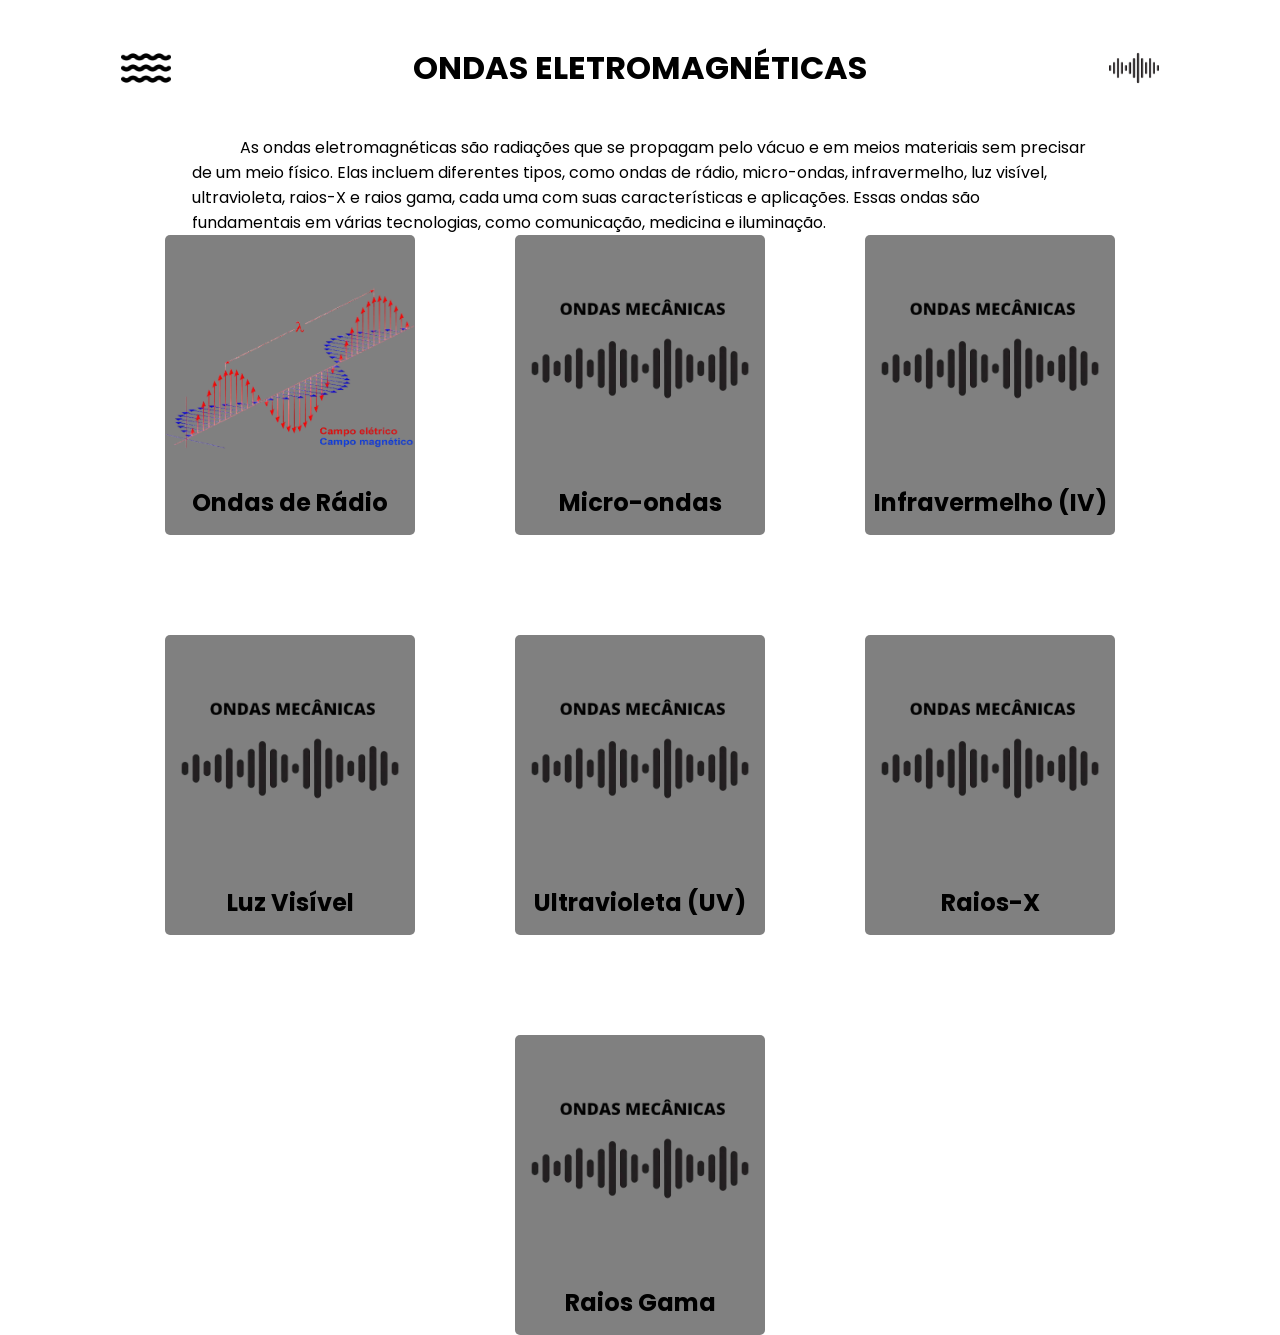
==== eletromagneticas.html @ 176457a5 "Add files via upload" ====
<!DOCTYPE html>
<html lang="pt-br">
<head>
    <meta charset="UTF-8">
    <meta name="viewport" content="width=device-width, initial-scale=1.0">
    <link rel="stylesheet" href="./css/style.css">
    <title>Ondas eletromagneticas</title>
</head>
<body>
    <header>
        <img src="/images/onda.png" alt="Ondas" width="50">
        <h1>Ondas eletromagnéticas</h1>
        <img src="/images/ondas-sonoras.png" alt="Onda sonora" width="50">
    </header>
    <main>
        <div class="texto_introdutorio">
            <p>
                As ondas eletromagnéticas são radiações que se propagam pelo vácuo e em meios materiais sem precisar de um meio físico. Elas incluem diferentes tipos, como ondas de rádio, micro-ondas, infravermelho, luz visível, ultravioleta, raios-X e raios gama, cada uma com suas características e aplicações. Essas ondas são fundamentais em várias tecnologias, como comunicação, medicina e iluminação.        </div>
        
        <section class="cards">
            <div class="card card_ondas_especificas">
                <div class="img_box">
                    <img src="./images/onda-eletromagnetica-Photoroom.png" alt="Foto de uma onda eletromagnética" width="300">
                </div>
                <div class="content">
                    <h2>Ondas de Rádio</h2>
                    <p>
                        Têm os maiores comprimentos de onda e as menores frequências. Usadas principalmente para comunicação, como rádio, televisão e redes de celular.
                    </p>
                    <div class="link"><a class="link" href="./eletromagneticas.html">Saiba mais</a></div>
                </div>
            </div>

            <div class="card card_ondas_especificas">
                <div class="img_box">
                    <img src="./images/onda_sonora_remover_fundo-Photoroom.png" alt="Foto de uma onda sonora" width="300">
                </div>
                <div class="content">
                    <h2>Micro-ondas</h2>
                    <p>Ondas de comprimento intermediário, usadas em fornos para aquecer alimentos e em telecomunicações, como Wi-Fi e radares.
                    </p>
                    <div class="link">
                        <a href="./mecanicas.html">Saiba mais</a></div>
                </div>
            </div>
            
            <div class="card card_ondas_especificas">
                <div class="img_box">
                    <img src="./images/onda_sonora_remover_fundo-Photoroom.png" alt="Foto de uma onda sonora" width="300">
                </div>
                <div class="content">
                    <h2>Infravermelho (IV)</h2>
                    <p>Emitido por objetos quentes, é usado em controles remotos, sensores térmicos e tecnologia de aquecimento.
                    </p>
                    <div class="link">
                        <a href="./mecanicas.html">Saiba mais</a></div>
                </div>
            </div>

            <div class="card card_ondas_especificas">
                <div class="img_box">
                    <img src="./images/onda_sonora_remover_fundo-Photoroom.png" alt="Foto de uma onda sonora" width="300">
                </div>
                <div class="content">
                    <h2>Luz Visível</h2>
                    <p>A única parte do espectro eletromagnético que pode ser vista pelo olho humano. Ela vai do vermelho ao violeta, com diferentes cores correspondendo a diferentes comprimentos de onda.</p>
                    <div class="link">
                        <a href="./mecanicas.html">Saiba mais</a></div>
                </div>
            </div>

            <div class="card card_ondas_especificas">
                <div class="img_box">
                    <img src="./images/onda_sonora_remover_fundo-Photoroom.png" alt="Foto de uma onda sonora" width="300">
                </div>
                <div class="content">
                    <h2>Ultravioleta (UV)</h2>
                    <p>Invisível para nós, é emitida pelo Sol e pode causar queimaduras solares, mas também é utilizada em esterilização e tratamentos médicos.</p>
                    <div class="link">
                        <a href="./mecanicas.html">Saiba mais</a></div>
                </div>
            </div>

            <div class="card card_ondas_especificas">
                <div class="img_box">
                    <img src="./images/onda_sonora_remover_fundo-Photoroom.png" alt="Foto de uma onda sonora" width="300">
                </div>
                <div class="content">
                    <h2>Raios-X</h2>
                    <p>Ondas de alta energia que podem penetrar materiais, sendo amplamente usadas em exames médicos, como radiografias.</p>
                    <div class="link">
                        <a href="./mecanicas.html">Saiba mais</a></div>
                </div>
            </div>

            <div class="card card_ondas_especificas">
                <div class="img_box">
                    <img src="./images/onda_sonora_remover_fundo-Photoroom.png" alt="Foto de uma onda sonora" width="300">
                </div>
                <div class="content">
                    <h2>Raios Gama</h2>
                    <p>As ondas de maior energia e menor comprimento de onda, resultantes de reações nucleares. São usadas no tratamento de câncer e no estudo do universo..</p>
                    <div class="link">
                        <a href="./mecanicas.html">Saiba mais</a></div>
                </div>
            </div>
        </section>
    </main>
</body>
</html>
---- css/style.css ----
@import url('https://fonts.googleapis.com/css2?family=Poppins:ital,wght@0,100;0,200;0,300;0,400;0,500;0,600;0,700;0,800;0,900;1,100;1,200;1,300;1,400;1,500;1,600;1,700;1,800;1,900&display=swap');
*{
    padding: 0;
    margin: 0;
    font-family: Arial, Helvetica, sans-serif;
    font-family: "Poppins", sans-serif;
}
header{
    display: flex;
    justify-content: space-around;
    align-items: center;
    width: 100%;
    height:15vh;
    text-transform: uppercase;
}
.texto_introdutorio{
    width: 70vw;
    margin: 0 auto;
    text-indent: 3rem;
}
.cards{
    display: flex;
    align-items: center;
    justify-content: center;
    gap: 100px;
    height: 70vh;
    flex-wrap: wrap;
}
.card{
    display: flex;
    justify-content: center;
    width: 350px;
    height: 300px;
    position: relative;
    background-color: gray;
    border-radius: 5px;
    transition: 0.5s;
}
.card_ondas_especificas{
    width: 250px;
    height: 300px;
}
.card:hover{
    height: 400px;
}
.card .img_box{
    position: absolute;
    width: 250px;
    height: auto;
    top: 50px;
    transition: 0.5s;
}
.card:hover .img_box{
    top: -20px;
    scale: 0.75;
}
.card .img_box img{
    width: 100%;
    height: 100%;
    object-fit: cover;
}
.card .content{
    display: flex;
    flex-direction: column;
    gap: 15px;
    position: absolute;
    top: 250px;
    width: 100%;
    text-align: center;
    height: 30px;
    overflow: hidden;
    transition: 0.5s;
}
.card:hover .content{
    top: 130px;
    height: 250px;
}
.link a{
    text-decoration: none;
    border: 1px solid black;
    padding: 5px;
    background-color: red;
    background-color: black;
    color: white;
}
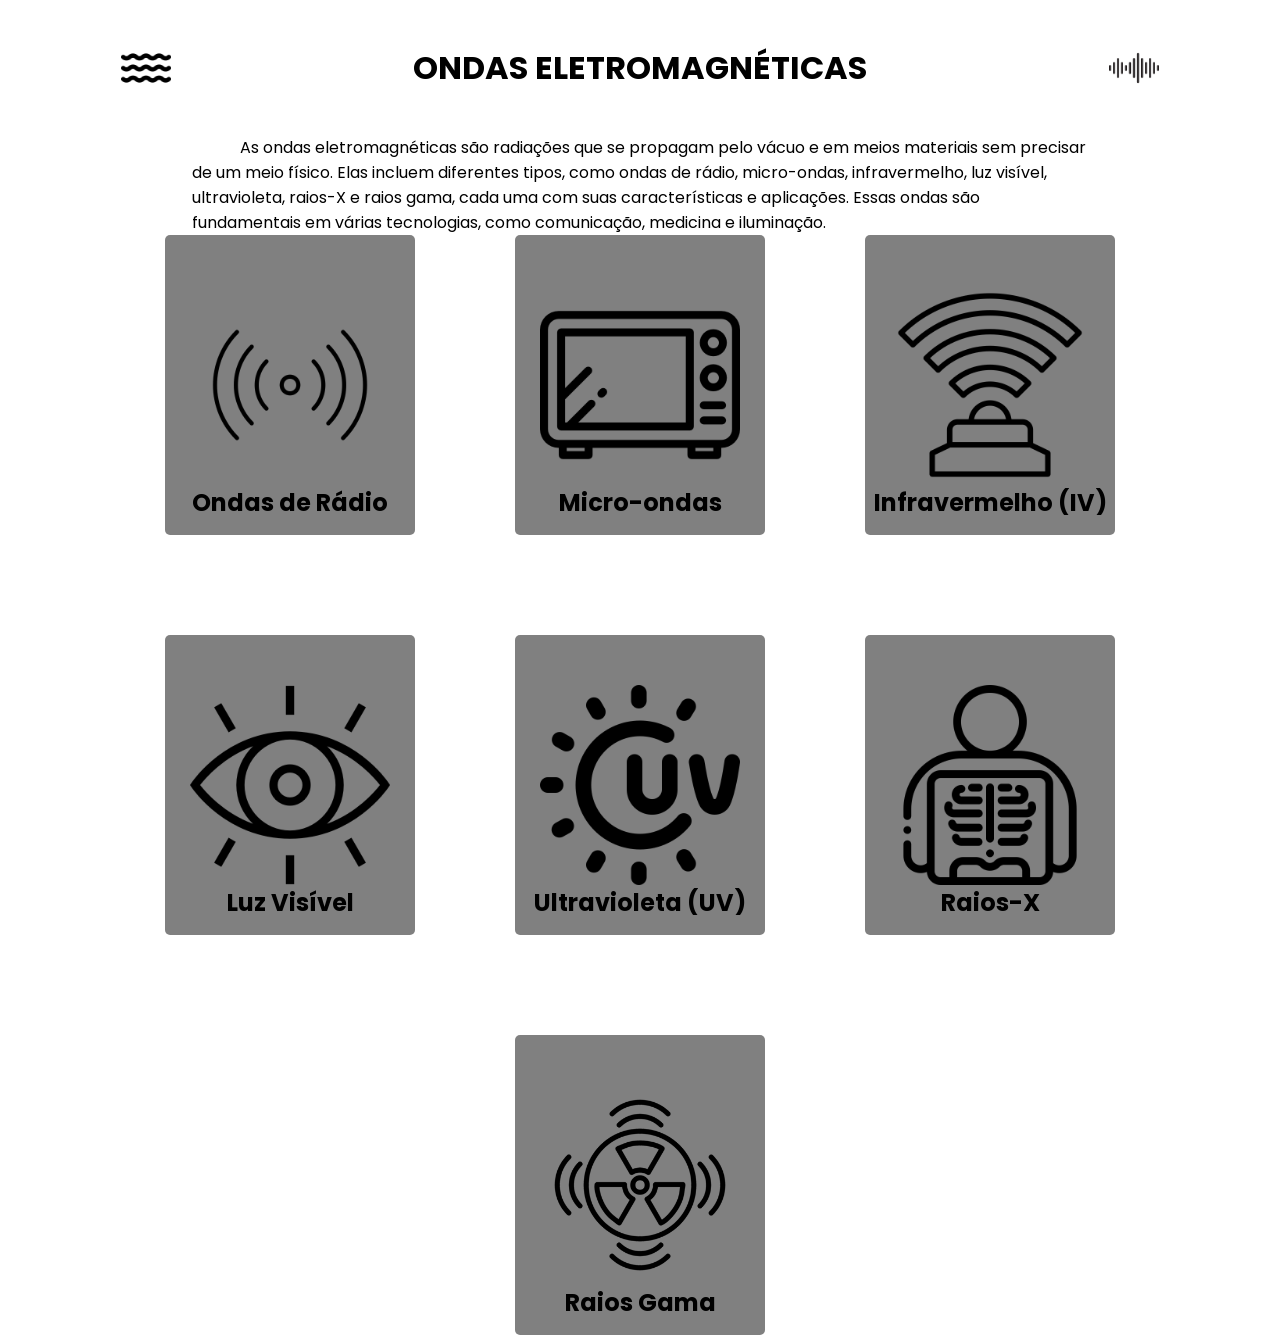
==== commit fab8444f: "Add files via upload" ====
--- a/eletromagneticas.html
+++ b/eletromagneticas.html
@@ -18,93 +18,138 @@
                 As ondas eletromagnéticas são radiações que se propagam pelo vácuo e em meios materiais sem precisar de um meio físico. Elas incluem diferentes tipos, como ondas de rádio, micro-ondas, infravermelho, luz visível, ultravioleta, raios-X e raios gama, cada uma com suas características e aplicações. Essas ondas são fundamentais em várias tecnologias, como comunicação, medicina e iluminação.        </div>
         
         <section class="cards">
+            <!-- Card RADIO -->
             <div class="card card_ondas_especificas">
                 <div class="img_box">
-                    <img src="./images/onda-eletromagnetica-Photoroom.png" alt="Foto de uma onda eletromagnética" width="300">
+                    <img src="./images/onda_radio.png" alt="Foto de uma onda de radio">
                 </div>
                 <div class="content">
                     <h2>Ondas de Rádio</h2>
                     <p>
                         Têm os maiores comprimentos de onda e as menores frequências. Usadas principalmente para comunicação, como rádio, televisão e redes de celular.
                     </p>
-                    <div class="link"><a class="link" href="./eletromagneticas.html">Saiba mais</a></div>
+                    <div class="link"><button class="Saiba_Mais" data-type="radio">Saiba mais</button></div>
                 </div>
             </div>
+            
+            <dialog id="popup-radio" class="popup">
+                <h2>Ondas de Rádio</h2>
+                <p>..........</p>
+                <button class="fechar">Fechar</button>
+            </dialog>
 
+                        <!-- Card MICRO -->
             <div class="card card_ondas_especificas">
                 <div class="img_box">
-                    <img src="./images/onda_sonora_remover_fundo-Photoroom.png" alt="Foto de uma onda sonora" width="300">
+                    <img src="./images/mircro_ondas.png" alt="Foto de um micro ondas">
                 </div>
                 <div class="content">
                     <h2>Micro-ondas</h2>
                     <p>Ondas de comprimento intermediário, usadas em fornos para aquecer alimentos e em telecomunicações, como Wi-Fi e radares.
                     </p>
-                    <div class="link">
-                        <a href="./mecanicas.html">Saiba mais</a></div>
+                    <div class="link"><button class="Saiba_Mais" data-type="micro">Saiba mais</button></div>
                 </div>
             </div>
-            
+
+            <dialog id="popup-micro" class="popup">
+                <h2>Micro-Ondas</h2>
+                <p>..........</p>
+                <button class="fechar">Fechar</button>
+            </dialog>
+
+                <!-- Card INFRA -->
             <div class="card card_ondas_especificas">
                 <div class="img_box">
-                    <img src="./images/onda_sonora_remover_fundo-Photoroom.png" alt="Foto de uma onda sonora" width="300">
+                    <img src="./images/infravermelha.png" alt="Foto de uma onda infravermelha">
                 </div>
                 <div class="content">
                     <h2>Infravermelho (IV)</h2>
                     <p>Emitido por objetos quentes, é usado em controles remotos, sensores térmicos e tecnologia de aquecimento.
                     </p>
-                    <div class="link">
-                        <a href="./mecanicas.html">Saiba mais</a></div>
+                    <div class="link"><button class="Saiba_Mais" data-type="infra">Saiba mais</button></div>
                 </div>
             </div>
 
+            <dialog id="popup-infra" class="popup">
+                <h2>Ondas infravermelhas</h2>
+                <p>..........</p>
+                <button class="fechar">Fechar</button>
+            </dialog>
+
+                <!-- Card VISIVEL -->
             <div class="card card_ondas_especificas">
                 <div class="img_box">
-                    <img src="./images/onda_sonora_remover_fundo-Photoroom.png" alt="Foto de uma onda sonora" width="300">
+                    <img src="./images/olho.png" alt="" >
                 </div>
                 <div class="content">
                     <h2>Luz Visível</h2>
-                    <p>A única parte do espectro eletromagnético que pode ser vista pelo olho humano. Ela vai do vermelho ao violeta, com diferentes cores correspondendo a diferentes comprimentos de onda.</p>
-                    <div class="link">
-                        <a href="./mecanicas.html">Saiba mais</a></div>
+                    <p>
+                        A luz visível é a única parte do espectro eletromagnético que podemos enxergar, abrangendo cores do vermelho ao violeta.</p>
+                    <div class="link"><button class="Saiba_Mais" data-type="visivel">Saiba mais</button></div>
                 </div>
             </div>
 
+            <dialog id="popup-visivel" class="popup">
+                <h2>Luz Visivel</h2>
+                <p>..........</p>
+                <button class="fechar">Fechar</button>
+            </dialog>
+
+            <!-- Card VIOLETA -->
             <div class="card card_ondas_especificas">
                 <div class="img_box">
-                    <img src="./images/onda_sonora_remover_fundo-Photoroom.png" alt="Foto de uma onda sonora" width="300">
+                    <img src="./images/UV.png" alt="Foto de um sol com UV escrito ao lado" width="300">
                 </div>
                 <div class="content">
                     <h2>Ultravioleta (UV)</h2>
                     <p>Invisível para nós, é emitida pelo Sol e pode causar queimaduras solares, mas também é utilizada em esterilização e tratamentos médicos.</p>
-                    <div class="link">
-                        <a href="./mecanicas.html">Saiba mais</a></div>
+                    <div class="link"><button class="Saiba_Mais" data-type="violeta">Saiba mais</button></div>
                 </div>
             </div>
 
+            <dialog id="popup-violeta" class="popup">
+                <h2>Ondas ultravioleta</h2>
+                <p>..........</p>
+                <button class="fechar">Fechar</button>
+            </dialog>
+
+            <!-- Card RAIO -->
             <div class="card card_ondas_especificas">
                 <div class="img_box">
-                    <img src="./images/onda_sonora_remover_fundo-Photoroom.png" alt="Foto de uma onda sonora" width="300">
+                    <img src="./images/raio_x.png" alt="Foto de um raio x">
                 </div>
                 <div class="content">
                     <h2>Raios-X</h2>
                     <p>Ondas de alta energia que podem penetrar materiais, sendo amplamente usadas em exames médicos, como radiografias.</p>
-                    <div class="link">
-                        <a href="./mecanicas.html">Saiba mais</a></div>
+                    <div class="link"><button class="Saiba_Mais" data-type="raio">Saiba mais</button></div>
                 </div>
             </div>
 
+            <dialog id="popup-raio" class="popup">
+                <h2>Raios X</h2>
+                <p>..........</p>
+                <button class="fechar">Fechar</button>
+            </dialog>
+
+            <!-- Card GAMA -->
             <div class="card card_ondas_especificas">
                 <div class="img_box">
-                    <img src="./images/onda_sonora_remover_fundo-Photoroom.png" alt="Foto de uma onda sonora" width="300">
+                    <img src="./images/raio_gama.png" alt="Foto de um raio gama" >
                 </div>
                 <div class="content">
                     <h2>Raios Gama</h2>
                     <p>As ondas de maior energia e menor comprimento de onda, resultantes de reações nucleares. São usadas no tratamento de câncer e no estudo do universo..</p>
-                    <div class="link">
-                        <a href="./mecanicas.html">Saiba mais</a></div>
+                    <div class="link"><button class="Saiba_Mais" data-type="gama">Saiba mais</button></div>
                 </div>
             </div>
+
+            <dialog id="popup-gama" class="popup">
+                <h2>Raios Gama</h2>
+                <p>..........</p>
+                <button class="fechar">Fechar</button>
+            </dialog>
         </section>
     </main>
+    <script src="./js/script.js"></script>
 </body>
 </html>
--- a/css/style.css
+++ b/css/style.css
@@ -12,6 +12,7 @@
     width: 100%;
     height:15vh;
     text-transform: uppercase;
+    text-align: center;
 }
 .texto_introdutorio{
     width: 70vw;
@@ -56,7 +57,23 @@
 }
 .card .img_box img{
     width: 100%;
-    height: 100%;
+    height: 100%;   
+    object-fit: cover;
+}
+.card_ondas_especificas .img_box{
+    position: absolute;
+    width: 200px;
+    height: auto;
+    top: 50px;
+    transition: 0.5s;
+}
+.card_ondas_especificas:hover .img_box{
+    top: -35px;
+    scale: 0.75;
+}
+.card_ondas_especificas .img_box img{
+    width: 100%;
+    height: 100%;   
     object-fit: cover;
 }
 .card .content{
@@ -75,11 +92,29 @@
     top: 130px;
     height: 250px;
 }
-.link a{
+.link a, .link button, dialog button {
     text-decoration: none;
     border: 1px solid black;
     padding: 5px;
     background-color: red;
     background-color: black;
     color: white;
+    transition: 0.5s;
+    cursor: pointer;
+}
+dialog{
+    border: none;
+    border-radius: 10px;
+    padding: 20px;
+    box-shadow: 0 4px 8px rgba(0, 0, 0, 0.1);
+    text-align: center;
+    position: absolute;
+    left: calc(50% - 100px);
+    top: calc(50% - 100px);
+}
+dialog::backdrop {
+    background-color: rgba(0, 0, 0, 0.5);
+}
+button:hover{
+    transform: scale(1.2);
 }
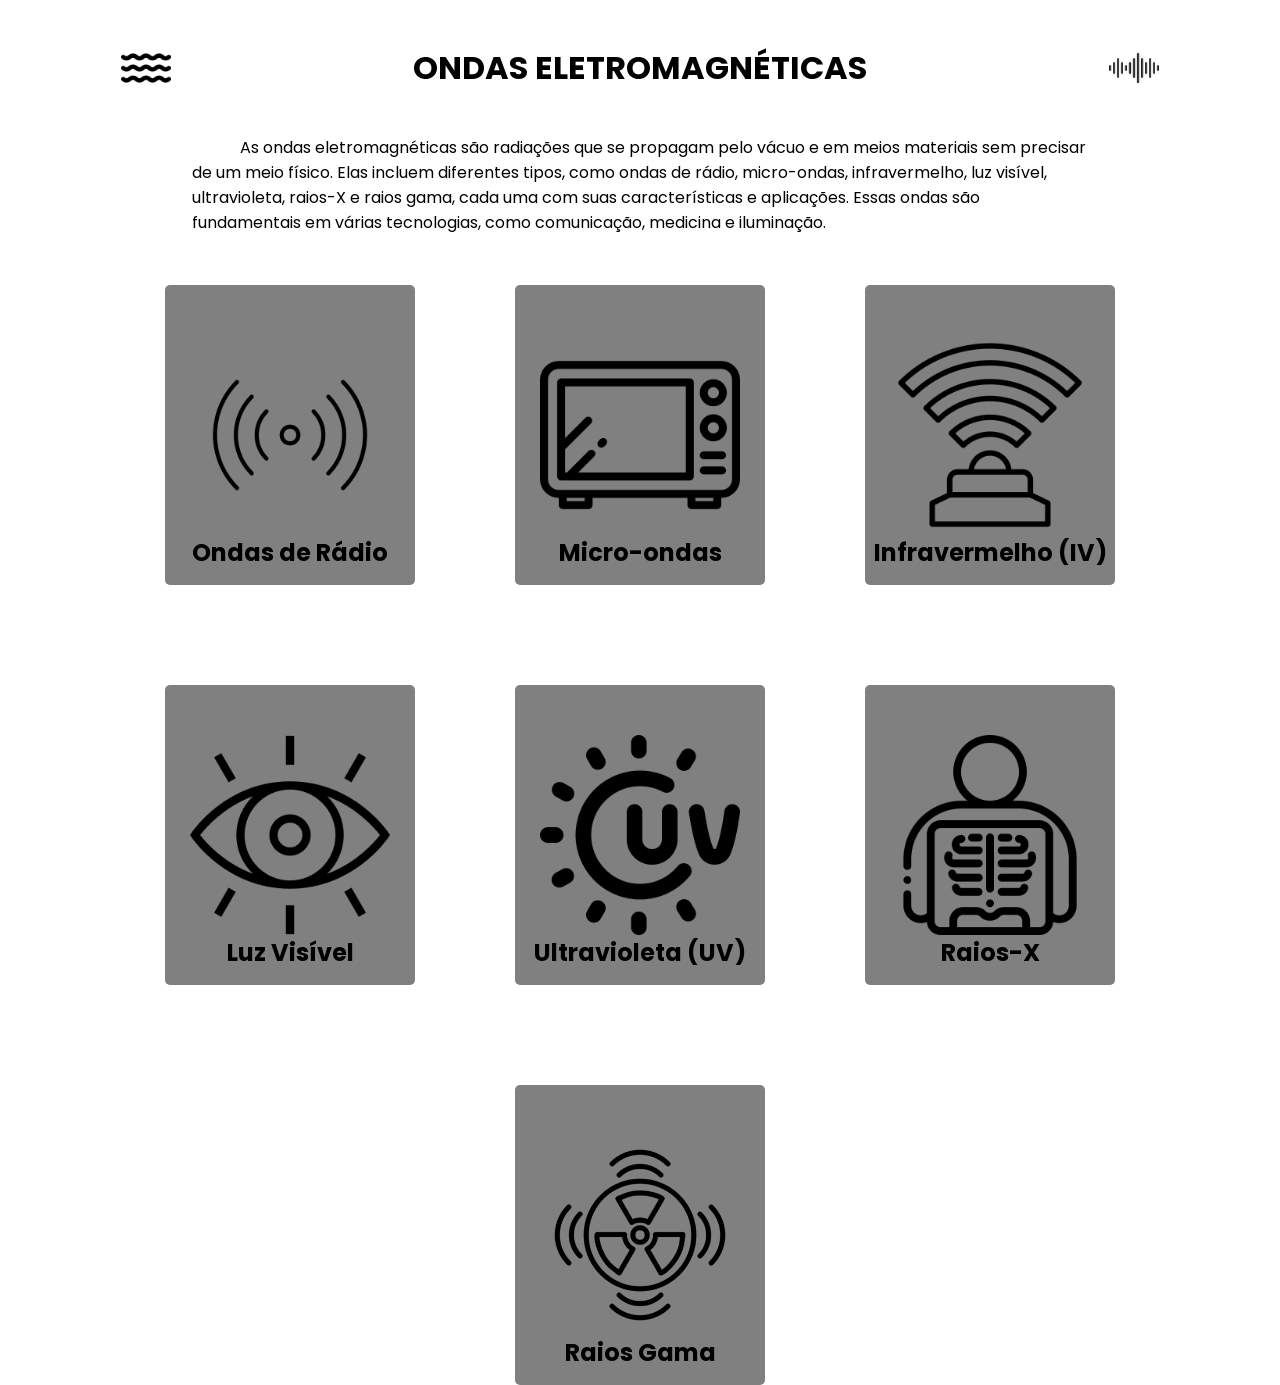
==== commit 6852c1e4: "Add files via upload" ====
--- a/eletromagneticas.html
+++ b/eletromagneticas.html
@@ -17,7 +17,7 @@
             <p>
                 As ondas eletromagnéticas são radiações que se propagam pelo vácuo e em meios materiais sem precisar de um meio físico. Elas incluem diferentes tipos, como ondas de rádio, micro-ondas, infravermelho, luz visível, ultravioleta, raios-X e raios gama, cada uma com suas características e aplicações. Essas ondas são fundamentais em várias tecnologias, como comunicação, medicina e iluminação.        </div>
         
-        <section class="cards">
+        <section class="cards cards_especificas">
             <!-- Card RADIO -->
             <div class="card card_ondas_especificas">
                 <div class="img_box">
--- a/css/style.css
+++ b/css/style.css
@@ -26,6 +26,9 @@
     gap: 100px;
     height: 70vh;
     flex-wrap: wrap;
+}
+.cards_especificas{
+    margin-top:50px;
 }
 .card{
     display: flex;
@@ -75,7 +78,11 @@
     width: 100%;
     height: 100%;   
     object-fit: cover;
+    display: flex;
 }
+/* .card_ondas_especificas .img_box .img_mecanica{
+
+} */
 .card .content{
     display: flex;
     flex-direction: column;
@@ -108,7 +115,7 @@
     padding: 20px;
     box-shadow: 0 4px 8px rgba(0, 0, 0, 0.1);
     text-align: center;
-    position: absolute;
+    position: fixed;
     left: calc(50% - 100px);
     top: calc(50% - 100px);
 }
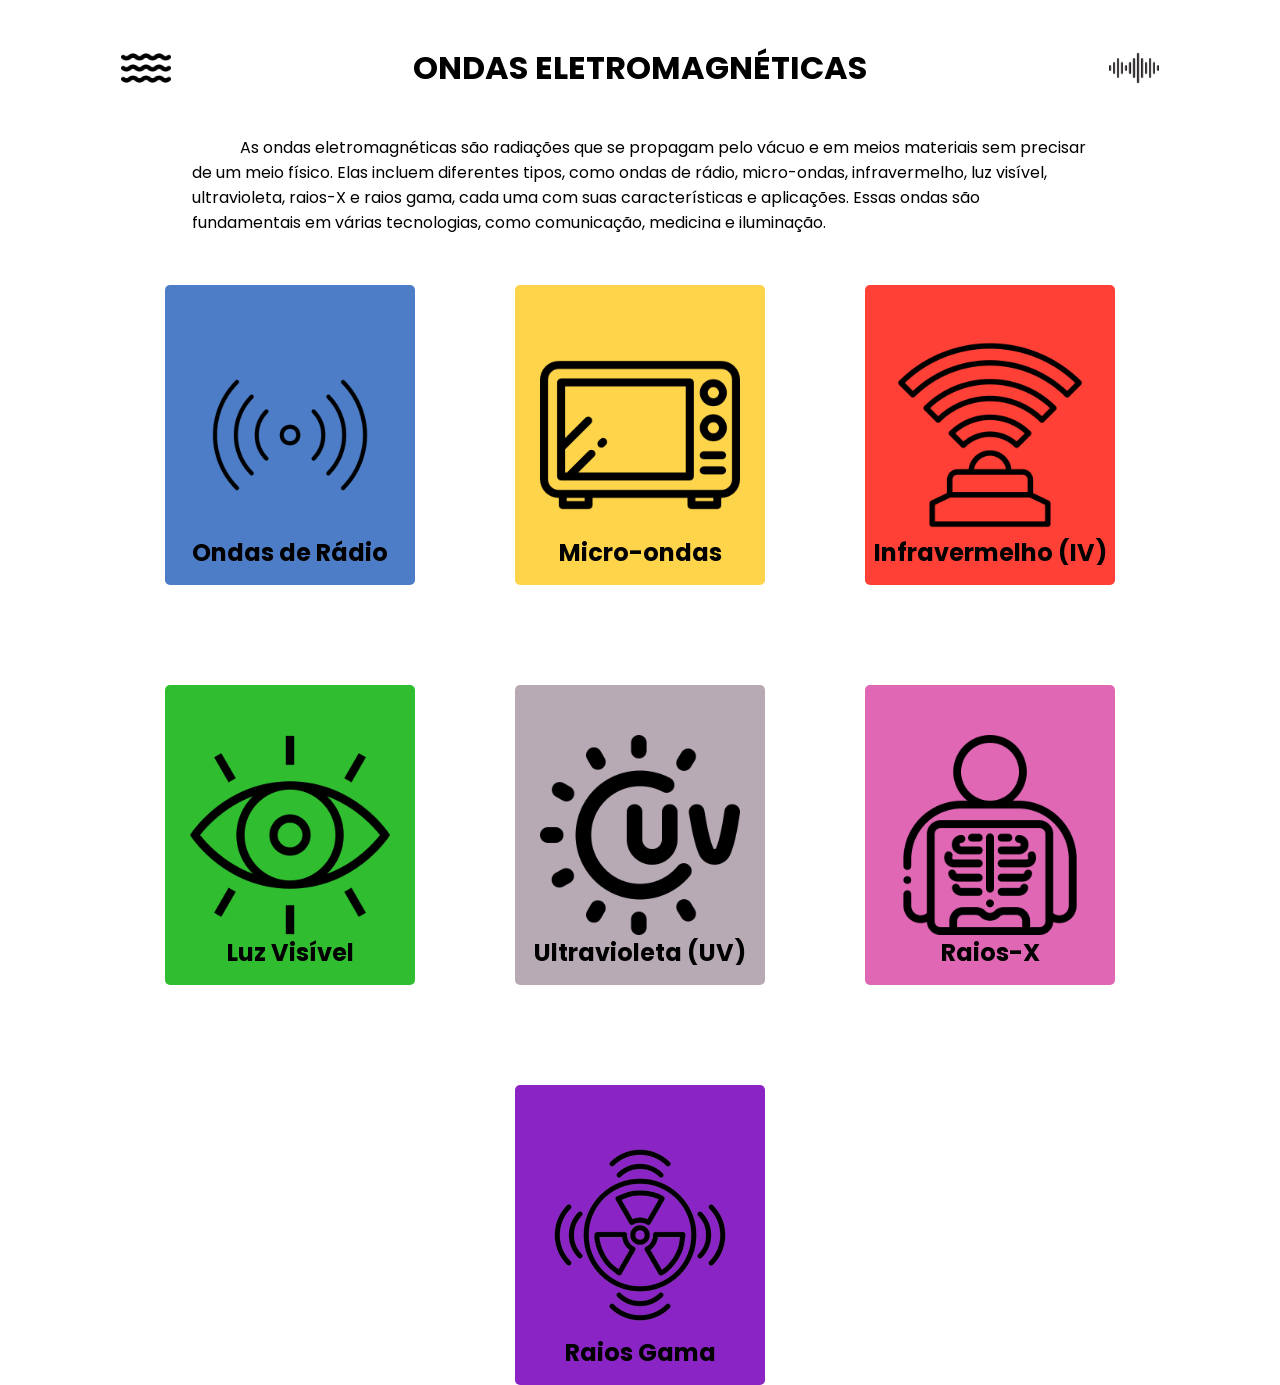
==== commit 422b3096: "Add files via upload" ====
--- a/eletromagneticas.html
+++ b/eletromagneticas.html
@@ -8,9 +8,9 @@
 </head>
 <body>
     <header>
-        <img src="/images/onda.png" alt="Ondas" width="50">
+        <img src="./images/onda.png" alt="Ondas" width="50">
         <h1>Ondas eletromagnéticas</h1>
-        <img src="/images/ondas-sonoras.png" alt="Onda sonora" width="50">
+        <img src="./images/ondas-sonoras.png" alt="Onda sonora" width="50">
     </header>
     <main>
         <div class="texto_introdutorio">
@@ -19,7 +19,7 @@
         
         <section class="cards cards_especificas">
             <!-- Card RADIO -->
-            <div class="card card_ondas_especificas">
+            <div class="card card_ondas_especificas" style="background-color: rgb(76, 125, 198);">
                 <div class="img_box">
                     <img src="./images/onda_radio.png" alt="Foto de uma onda de radio">
                 </div>
@@ -34,12 +34,17 @@
             
             <dialog id="popup-radio" class="popup">
                 <h2>Ondas de Rádio</h2>
-                <p>..........</p>
+                <p><strong>Saúde:</strong>Geralmente inofensivas, mas exposição muito intensa pode causar aquecimento.</p>
+                <p><strong>Onde é usada:</strong>Transmissões de rádio, televisão e telecomunicações.</p>
+                <p><strong>Comprimento da onda:</strong>De 1 milímetro até mais de 100 quilômetros.</p>
+                <p><strong>Frequência:</strong>Entre 30 Hz e 300 GHz.</p>
+                <img src="./images/fre_radio.png" alt="">
+                <p><strong>Ionizante:</strong>Não</p>
                 <button class="fechar">Fechar</button>
             </dialog>
 
                         <!-- Card MICRO -->
-            <div class="card card_ondas_especificas">
+            <div class="card card_ondas_especificas" style="background-color: rgb(254, 212, 75);">
                 <div class="img_box">
                     <img src="./images/mircro_ondas.png" alt="Foto de um micro ondas">
                 </div>
@@ -53,12 +58,17 @@
 
             <dialog id="popup-micro" class="popup">
                 <h2>Micro-Ondas</h2>
-                <p>..........</p>
+                <p><strong>Saúde:</strong>Pode aquecer tecidos corporais; normalmente segura em baixas intensidades.</p>
+                <p><strong>Onde é usada:</strong>Satélites, radares, fornos micro-ondas.</p>
+                <p><strong>Comprimento da onda:</strong>De 1 milímetro a 1 metro.</p>
+                <p><strong>Frequência:</strong>Entre 300 MHz e 300 GHz.</p>
+                <img src="./images/fre_microondas.png" alt="">
+                <p><strong>Ionizante:</strong>Não</p>
                 <button class="fechar">Fechar</button>
             </dialog>
 
                 <!-- Card INFRA -->
-            <div class="card card_ondas_especificas">
+            <div class="card card_ondas_especificas" style="background-color: rgb(255, 64, 54);">
                 <div class="img_box">
                     <img src="./images/infravermelha.png" alt="Foto de uma onda infravermelha">
                 </div>
@@ -72,12 +82,17 @@
 
             <dialog id="popup-infra" class="popup">
                 <h2>Ondas infravermelhas</h2>
-                <p>..........</p>
+                <p><strong>Saúde:</strong>Exposição excessiva pode causar queimaduras.</p>
+                <p><strong>Onde é usada:</strong>Controle remoto, câmeras térmicas, aquecimento.</p>
+                <p><strong>Comprimento da onda:</strong>700 nm a 1 mm.</p>
+                <p><strong>Frequência:</strong>Entre 300 GHz e 430 THz.</p>
+                <img src="./images/fre_infravermelho.png" alt="">
+                <p><strong>Ionizante:</strong> Parcialmente.A luz ultravioleta pode ser ionizante dependendo da frequência. UV-A e UV-B são não-ionizantes, mas UV-C (que tem maior energia) é ionizante e pode causar danos biológicos.</p>
                 <button class="fechar">Fechar</button>
             </dialog>
 
                 <!-- Card VISIVEL -->
-            <div class="card card_ondas_especificas">
+            <div class="card card_ondas_especificas" style="background-color: rgb(48, 190, 48);">
                 <div class="img_box">
                     <img src="./images/olho.png" alt="" >
                 </div>
@@ -91,12 +106,29 @@
 
             <dialog id="popup-visivel" class="popup">
                 <h2>Luz Visivel</h2>
-                <p>..........</p>
+                <p><strong>Saúde:</strong>Essencial para a visão, segura em exposição normal.</p>
+                <p><strong>Onde é usada:</strong>Iluminação, fotografia, visão humana.</p>
+                <p><strong>Comprimento da onda:</strong>400 nm a 700 nm.</p>
+                <p><strong>Frequência:</strong>Entre 430 THz e 750 THz.</p>
+                <img src="./images/fre_visivel.png" alt="">
+                <div id="cores">
+                    <h3>Cores Visiveis</h3>
+                    <div id="colors"></div>
+                    <div id="p_cores">
+                        <p>Vermelho</p>
+                        <p>Laranja</p>
+                        <p>Amarelo</p>
+                        <p>Verde</p>
+                        <p>Ciano</p>
+                        <p>Azul</p>
+                    </div>
+                </div>                
+                <p><strong>Ionizante:</strong>Não</p>
                 <button class="fechar">Fechar</button>
             </dialog>
 
             <!-- Card VIOLETA -->
-            <div class="card card_ondas_especificas">
+            <div class="card card_ondas_especificas" style="background-color: rgb(183, 170, 180);">
                 <div class="img_box">
                     <img src="./images/UV.png" alt="Foto de um sol com UV escrito ao lado" width="300">
                 </div>
@@ -109,12 +141,20 @@
 
             <dialog id="popup-violeta" class="popup">
                 <h2>Ondas ultravioleta</h2>
-                <p>..........</p>
+                <p><strong>Saúde:</strong>Pode causar queimaduras, câncer de pele em exposição prolongada.</p>
+                <p><strong>Onde é usada:</strong>Esterilização, bronzeamento artificial.</p>
+                <p><strong>Comprimento da onda:</strong> 10 nm a 400 nm.</p>
+                <p><strong>Frequência:</strong>Entre 750 THz e 30 PHz.</p>
+                <img src="./images/fre_ultravioleta.png" alt="">
+                <p><strong>Ionizante:</strong>ParcialmentE.A luz ultravioleta pode ser ionizante dependendo da frequência. UV-A e UV-B são não-ionizantes, mas UV-C (que tem maior energia) é ionizante e pode causar danos biológicos.</p>
+                <p><strong>UVA:</strong> Comprimento de onda de 320 a 400 nm; penetra profundamente na pele, contribuindo para o envelhecimento precoce e aumentando o risco de câncer de pele.</p>
+                <p><strong>UVB</strong> Comprimento de onda de 280 a 320 nm; causa queimaduras solares e é crucial para a produção de vitamina D, além de estar diretamente relacionado ao desenvolvimento de câncer de pele.</p>
+                <p><strong>UVC</strong>Comprimento de onda de 100 a 280 nm; a mais energética e potencialmente perigosa, mas quase totalmente absorvida pela camada de ozônio, não alcançando a superfície da Terra. É usada em desinfecção.</p>
                 <button class="fechar">Fechar</button>
             </dialog>
 
             <!-- Card RAIO -->
-            <div class="card card_ondas_especificas">
+            <div class="card card_ondas_especificas" style="background-color: rgb(223, 103, 180);">
                 <div class="img_box">
                     <img src="./images/raio_x.png" alt="Foto de um raio x">
                 </div>
@@ -127,12 +167,17 @@
 
             <dialog id="popup-raio" class="popup">
                 <h2>Raios X</h2>
-                <p>..........</p>
+                <p><strong>Saúde:</strong>Exposição intensa pode ser perigosa, usada com cuidado em diagnóstico médico.</p>
+                <p><strong>Onde é usada:</strong>Radiografia, segurança aeroportuária.</p>
+                <p><strong>Comprimento da onda:</strong> 0,01 nm a 10 nm.</p>
+                <p><strong>Frequência:</strong>Entre 30 PHz e 30 EHz.</p>
+                <img src="./images/fre_raiosx.png" alt="">
+                <p><strong>Ionizante:</strong>Sim</p>
                 <button class="fechar">Fechar</button>
             </dialog>
 
             <!-- Card GAMA -->
-            <div class="card card_ondas_especificas">
+            <div class="card card_ondas_especificas" style="background-color: rgb(138, 36, 197);">
                 <div class="img_box">
                     <img src="./images/raio_gama.png" alt="Foto de um raio gama" >
                 </div>
@@ -145,7 +190,12 @@
 
             <dialog id="popup-gama" class="popup">
                 <h2>Raios Gama</h2>
-                <p>..........</p>
+                <p><strong>Saúde:</strong> Extremamente perigosos, causam danos celulares.</p>
+                <p><strong>Onde é usada:</strong>Tratamento de câncer, pesquisa nuclear.</p>
+                <p><strong>Comprimento da onda:</strong> Menos de 0,01 nm.</p>
+                <p><strong>Frequência:</strong>Acima de 30 EHz.</p>
+                <img src="./images/fre_raiosgama.png" alt="">
+                <p><strong>Ionizante:</strong>Sim</p>
                 <button class="fechar">Fechar</button>
             </dialog>
         </section>
--- a/css/style.css
+++ b/css/style.css
@@ -36,7 +36,7 @@
     width: 350px;
     height: 300px;
     position: relative;
-    background-color: gray;
+    background-color: #c6c6c6;
     border-radius: 5px;
     transition: 0.5s;
 }
@@ -80,9 +80,6 @@
     object-fit: cover;
     display: flex;
 }
-/* .card_ondas_especificas .img_box .img_mecanica{
-
-} */
 .card .content{
     display: flex;
     flex-direction: column;
@@ -110,18 +107,35 @@
     cursor: pointer;
 }
 dialog{
+    width: 700px;
+    min-height: 300px;
     border: none;
     border-radius: 10px;
     padding: 20px;
     box-shadow: 0 4px 8px rgba(0, 0, 0, 0.1);
     text-align: center;
     position: fixed;
-    left: calc(50% - 100px);
-    top: calc(50% - 100px);
+    left: calc(50% - 350px);
+    top: calc(50% - 300px);
 }
 dialog::backdrop {
     background-color: rgba(0, 0, 0, 0.5);
 }
 button:hover{
     transform: scale(1.2);
+}
+dialog img{
+    width: 300px;
+}
+#colors {
+    width: 80%;
+    height: 50%;
+    background: linear-gradient(to right, red, orange, yellow, green, #00ffff, blue);
+    padding: 15px;
+    margin: 0 auto;
+}
+#p_cores{
+    display: flex;
+    gap: 60px;
+    justify-content: center;
 }
